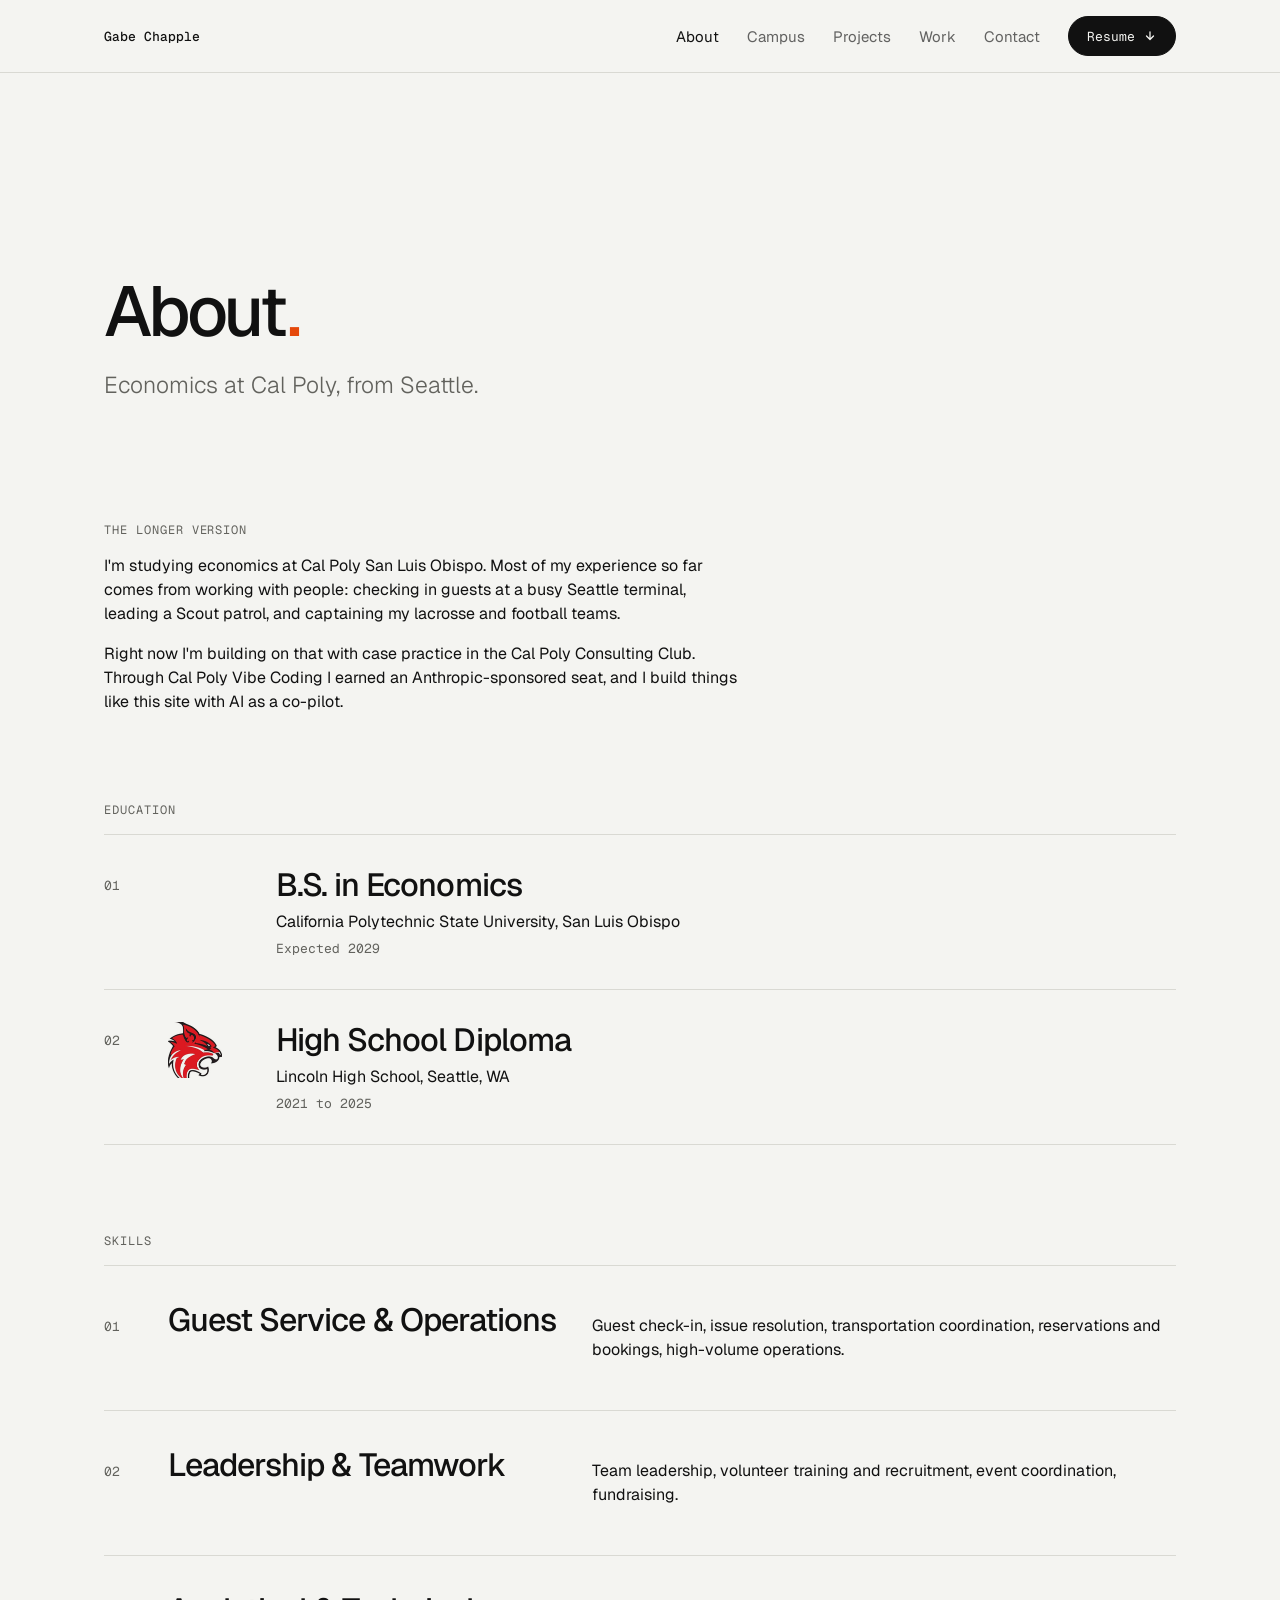
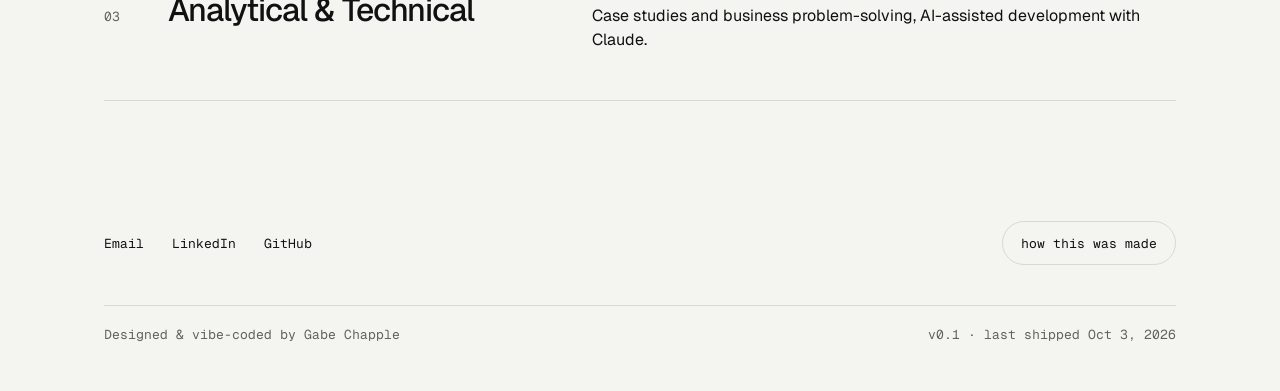
==== about/index.html @ b1f98527 "Version asset URLs so browsers fetch fresh files Adds ?v=2 to the stylesheet, script and logo URLs o" ====
<!doctype html>
<html lang="en" data-theme="light">
<head>
<meta charset="utf-8">
<meta name="color-scheme" content="light">
<meta name="viewport" content="width=device-width, initial-scale=1, viewport-fit=cover">
<title>About | Gabe Chapple</title>
<meta name="description" content="About Gabe Chapple: economics at Cal Poly San Luis Obispo, from Seattle. Education and skills.">
<link rel="preconnect" href="https://fonts.googleapis.com">
<link rel="preconnect" href="https://fonts.gstatic.com" crossorigin>
<link href="https://fonts.googleapis.com/css2?family=Geist:wght@300;400;500;600&family=Geist+Mono:wght@400;500&display=swap" rel="stylesheet">
<!-- ?v= is a version tag: bump it after changing CSS, JS or images so browsers skip their old saved copy. -->
<link rel="stylesheet" href="../assets/style.css?v=2">
</head>
<body>

<!-- Top bar: same on every page. Add a nav link here and on each page. -->
<header class="topbar">
  <div class="topbar-inner">
    <a class="brand mono" href="../">Gabe Chapple</a>
    <nav class="nav" aria-label="Main">
      <a class="navlink" href="../about/" aria-current="page">About</a>
      <a class="navlink" href="../campus/">Campus</a>
      <a class="navlink" href="../projects/">Projects</a>
      <a class="navlink" href="../work/">Work</a>
      <a class="navlink" href="#contact">Contact</a>
      <a class="pill pill--solid pill--small" href="../resume.pdf">Resume
        <svg width="14" height="14" viewBox="0 0 20 20" fill="none" aria-hidden="true"><path d="M10 4v10M5 10l5 5 5-5" stroke="currentColor" stroke-width="1.8" stroke-linecap="round" stroke-linejoin="round"/></svg>
      </a>
    </nav>
  </div>
</header>

<main class="wrap">
  <section id="top" class="page-head">
    <h1 class="page-title">About<span class="period">.</span></h1>
    <p class="intro">Economics at Cal Poly, from Seattle.</p>
  </section>

  <section class="group">
    <h2 class="index-label mono">The longer version</h2>
    <div class="prose">
      <p>I'm studying economics at Cal Poly San Luis Obispo. Most of my experience so far comes from working with people: checking in guests at a busy Seattle terminal, leading a Scout patrol, and captaining my lacrosse and football teams.</p>
      <p>Right now I'm building on that with case practice in the Cal Poly Consulting Club. Through Cal Poly Vibe Coding I earned an Anthropic-sponsored seat, and I build things like this site with AI as a co-pilot.</p>
    </div>
  </section>

  <section class="group">
    <h2 class="index-label mono">Education</h2>
    <div class="rows">
  <article class="entry entry--thumb">
    <span class="row-num mono">01</span>
    <div class="entry-head">
      <span class="entry-thumb" aria-hidden="true"></span>
      <div class="entry-text">
        <h3 class="entry-title">B.S. in Economics</h3>
        <p class="entry-org">California Polytechnic State University, San Luis Obispo</p>
        <p class="entry-meta mono">Expected 2029</p>
      </div>
    </div>
  </article>
  <article class="entry entry--thumb">
    <span class="row-num mono">02</span>
    <div class="entry-head">
      <img class="entry-thumb" src="../assets/img/lincoln.png?v=2" alt="" width="88" height="56" loading="lazy">
      <div class="entry-text">
        <h3 class="entry-title">High School Diploma</h3>
        <p class="entry-org">Lincoln High School, Seattle, WA</p>
        <p class="entry-meta mono">2021 to 2025</p>
      </div>
    </div>
  </article>
    </div>
  </section>

  <section class="group">
    <h2 class="index-label mono">Skills</h2>
    <div class="rows">
  <article class="entry">
    <span class="row-num mono">01</span>
    <div class="entry-head">
      <h3 class="entry-title">Guest Service &amp; Operations</h3>
    </div>
    <div class="entry-body">
      <p class="prose">Guest check-in, issue resolution, transportation coordination, reservations and bookings, high-volume operations.</p>
    </div>
  </article>
  <article class="entry">
    <span class="row-num mono">02</span>
    <div class="entry-head">
      <h3 class="entry-title">Leadership &amp; Teamwork</h3>
    </div>
    <div class="entry-body">
      <p class="prose">Team leadership, volunteer training and recruitment, event coordination, fundraising.</p>
    </div>
  </article>
  <article class="entry">
    <span class="row-num mono">03</span>
    <div class="entry-head">
      <h3 class="entry-title">Analytical &amp; Technical</h3>
    </div>
    <div class="entry-body">
      <p class="prose">Case studies and business problem-solving, AI-assisted development with Claude.</p>
    </div>
  </article>
    </div>
  </section>

  <!-- Footer: same on every page. Add new prompts to the log as you iterate. -->
  <footer id="contact" class="mono">
    <div class="footer-top">
      <div class="footer-links">
        <a href="mailto:gabe.chapple@gmail.com">Email</a>
        <a href="https://www.linkedin.com/in/gabechapple" target="_blank" rel="noopener">LinkedIn</a>
        <a href="https://github.com/gachow-07" target="_blank" rel="noopener">GitHub</a>
      </div>
      <button class="log-btn" type="button" aria-expanded="false" aria-controls="log">how this was made</button>
    </div>
    <div id="log" class="log" hidden>
      <div>// prompt log: the page, in the words that built it</div>
      <div><span class="prompt">&gt;</span> <span class="text">set up a blank-slate personal website and deploy it with github pages</span></div>
      <div><span class="prompt">&gt;</span> <span class="text">here is my resume, linkedin and photo. add the right content</span></div>
      <div><span class="prompt">&gt;</span> <span class="text">make it feel smoother and more alive with tasteful animations</span></div>
      <div><span class="prompt">&gt;</span> <span class="text">make it minimal, but with taste</span></div>
      <div><span class="prompt">&gt;</span> <span class="text">one accent color. no gradients. let the type do the work</span></div>
      <div><span class="prompt">&gt;</span> <span class="text">add a live clock so it feels alive</span></div>
      <div><span class="prompt">&gt;</span> <span class="text">redo the whole landing page and ui from this reference. no photo</span></div>
    </div>
    <div class="footer-bottom">
      <span>Designed &amp; vibe-coded by Gabe Chapple</span>
      <span>v0.1 · last shipped Oct 3, 2026</span>
    </div>
  </footer>
</main>

<script src="../assets/main.js?v=2"></script>
</body>
</html>
---- assets/style.css ----
/* ==========================================================
   Shared styles for every page. See DESIGN.md for the rules.
   ========================================================== */

/* ---------- Tokens ---------- */
:root {
  --bg: #F4F4F1;
  --ink: #111111;
  --muted: #62625D;
  --line: #D9D9D3;
  --accent: #E5480B;   /* period, cursor, hover states, prompt > only */
  --live: #0A7D4F;     /* status dot only */
  --sans: 'Geist', 'Helvetica Neue', Helvetica, sans-serif;
  --mono: 'Geist Mono', ui-monospace, Menlo, monospace;
  --gutter: clamp(20px, 5vw, 64px);
  --section-gap: clamp(72px, 10vw, 120px);
  --ease: cubic-bezier(.2, .7, .2, 1);
  color-scheme: light;
}
/* The site is light only. Dark values, if you ever want them back:
   --bg: #0E0E0D; --ink: #EDEDEA; --muted: #9C9C96; --line: #2A2A28; */

/* ---------- Base ---------- */
*, *::before, *::after { box-sizing: border-box; }
html { scroll-padding-top: calc(80px + env(safe-area-inset-top, 0px)); scroll-behavior: smooth; }
body {
  margin: 0;
  background: var(--bg);
  color: var(--ink);
  font-family: var(--sans);
  -webkit-font-smoothing: antialiased;
  padding-bottom: env(safe-area-inset-bottom, 0px);
}
a { color: inherit; text-decoration: none; }
a:focus-visible, button:focus-visible { outline: 2px solid currentColor; outline-offset: 4px; border-radius: 4px; }
.mono { font-family: var(--mono); font-size: 13px; }
.wrap { max-width: 1200px; margin: 0 auto; padding: 0 var(--gutter) 48px; }

/* ---------- Top bar ---------- */
.topbar {
  position: sticky; top: 0; z-index: 10;
  background: var(--bg);
  border-bottom: 1px solid var(--line);
  padding-top: env(safe-area-inset-top, 0px);
}
.topbar-inner {
  max-width: 1200px; margin: 0 auto;
  padding: 14px var(--gutter);
  display: flex; flex-wrap: wrap; justify-content: space-between; align-items: center; gap: 12px 24px;
}
.brand { font-weight: 500; min-height: 44px; display: inline-flex; align-items: center; }
.nav { display: flex; flex-wrap: wrap; align-items: center; gap: 4px 28px; font-size: 15px; }
.nav a.navlink { opacity: .64; transition: opacity 180ms ease; min-height: 44px; display: inline-flex; align-items: center; }
.nav a.navlink:hover, .nav a.navlink:focus-visible, .nav a.navlink[aria-current="page"] { opacity: 1; }

/* ---------- Pills ---------- */
.pill {
  border-radius: 999px; min-height: 44px; padding: 0 20px;
  display: inline-flex; align-items: center; gap: 10px;
  font-size: 15px; font-weight: 500; border: 1px solid var(--line);
}
.pill--solid { background: var(--ink); color: var(--bg); border-color: var(--ink); }
.pill--small { min-height: 40px; padding: 0 18px; font-family: var(--mono); font-size: 13px; font-weight: 400; gap: 8px; }

/* ---------- Hero (homepage) ---------- */
.hero { margin-top: clamp(96px, 16vw, 220px); }
.status { display: flex; flex-wrap: wrap; align-items: center; gap: 10px 24px; margin-bottom: 28px; color: var(--muted); }
.status span { display: flex; align-items: center; gap: 10px; }
.dot { width: 8px; height: 8px; border-radius: 50%; background: var(--live); animation: pulse 2.4s ease-out infinite; }
h1 {
  margin: 0; font-size: clamp(44px, 6.5vw, 96px); font-weight: 500;
  letter-spacing: -0.045em; line-height: 0.92;
}
h1 .period { color: var(--accent); }
.intro {
  margin: 32px 0 0; max-width: 640px;
  font-size: clamp(19px, 2vw, 23px); line-height: 1.45; font-weight: 300; color: var(--muted);
}
.cursor {
  display: inline-block; width: 0.5em; height: 1.05em; margin-left: 6px; vertical-align: -0.15em;
  background: var(--accent); animation: blink 1.1s steps(1) infinite;
}
.cta { display: flex; flex-wrap: wrap; gap: 12px; margin-top: 36px; }

/* ---------- Index rows (homepage) ---------- */
.index { margin-top: clamp(120px, 18vw, 240px); }
.index-label { color: var(--muted); font-size: 12px; font-weight: 400; letter-spacing: 0.08em; text-transform: uppercase; margin: 0 0 16px; }
.rows { border-bottom: 1px solid var(--line); }
.row {
  display: flex; flex-wrap: wrap; align-items: baseline; gap: 8px 32px;
  padding: 26px 0; border-top: 1px solid var(--line); min-height: 44px;
}
.row-num { width: 32px; color: var(--muted); transition: color 200ms ease; }
.row-title {
  flex: 1 1 260px; font-size: clamp(32px, 4vw, 48px); font-weight: 500; letter-spacing: -0.03em;
  transition: transform 280ms var(--ease);
}
.row-desc { flex: 2 1 280px; font-size: 16px; line-height: 1.5; color: var(--muted); }
.row-meta { display: flex; align-items: center; gap: 14px; color: var(--muted); }
.row-arrow { color: var(--muted); transform: rotate(-45deg); transition: transform 280ms var(--ease), color 200ms ease; }
.row:hover .row-title, .row:focus-visible .row-title { transform: translateX(14px); }
.row:hover .row-num, .row:focus-visible .row-num { color: var(--accent); }
.row:hover .row-arrow, .row:focus-visible .row-arrow { color: var(--accent); transform: translateX(4px) rotate(0deg); }

/* ---------- Subpages ---------- */
.page-head { margin-top: clamp(96px, 16vw, 220px); }
.page-title { font-size: clamp(40px, 5.5vw, 72px); line-height: 0.95; }
.page-head .intro { margin-top: 24px; }

.group { margin-top: var(--section-gap); }
.group + .group { margin-top: clamp(56px, 7vw, 88px); }

/* Body copy, kept under ~70 characters a line */
.prose { max-width: 640px; font-size: 16px; line-height: 1.5; }
.prose p { margin: 0; }
.prose p + p { margin-top: 1em; }

/* Entry: one role, org or project, in the same hairline-row style.
   Copy an <article class="entry"> block to add another. */
.entry {
  display: flex; flex-wrap: wrap; align-items: baseline; gap: 12px 32px;
  padding: 32px 0; border-top: 1px solid var(--line);
}
.entry-head { flex: 1 1 260px; }
/* Logo to the left of an entry title (images live in assets/img/).
   Full color; multiply blends any white logo background into the page. */
.entry--thumb { align-items: flex-start; }
.entry--thumb .row-num { padding-top: 10px; }
.entry--thumb .entry-head { display: flex; align-items: flex-start; gap: 20px; }
.entry-thumb {
  flex: none; display: block; width: 88px; height: 56px;
  object-fit: contain; object-position: left center;
  mix-blend-mode: multiply;
}
/* Phones: logo sits above the title, and empty logo slots disappear */
@media (max-width: 640px) {
  .entry--thumb .entry-head { flex-direction: column; gap: 16px; }
  .entry--thumb .row-num { padding-top: 0; }
  span.entry-thumb { display: none; }
  .entry-thumb { height: 40px; }
}
.entry-title {
  margin: 0; font-size: clamp(24px, 2.6vw, 32px); font-weight: 500;
  letter-spacing: -0.03em; line-height: 1.1;
}
.entry-org { margin: 8px 0 0; font-size: 16px; line-height: 1.5; }
.entry-meta { margin: 6px 0 0; color: var(--muted); }
.entry-body { flex: 2 1 320px; margin: 0; display: grid; gap: 16px; max-width: 640px; }
.entry-body dt { color: var(--muted); margin-bottom: 4px; }
.entry-body dd { margin: 0; font-size: 16px; line-height: 1.5; }
.entry-links { display: flex; flex-wrap: wrap; gap: 12px; margin-top: 4px; }

/* ---------- Footer ---------- */
footer { margin-top: var(--section-gap); color: var(--muted); }
.footer-top { display: flex; flex-wrap: wrap; justify-content: space-between; align-items: center; gap: 20px; }
.footer-links { display: flex; flex-wrap: wrap; gap: 28px; }
.footer-links a { color: var(--ink); min-height: 44px; display: inline-flex; align-items: center; transition: color 200ms ease; }
.footer-links a:hover { color: var(--accent); }
.log-btn {
  font: inherit; color: var(--ink); background: transparent; border: 1px solid var(--line);
  border-radius: 999px; padding: 0 18px; min-height: 44px; cursor: pointer;
}
.log {
  margin-top: 20px; border: 1px solid var(--line); border-radius: 12px; padding: 22px 24px;
  display: flex; flex-direction: column; gap: 10px; line-height: 1.5;
}
.log[hidden] { display: none; }
.log .prompt { color: var(--accent); }
.log .text { color: var(--ink); }
.footer-bottom {
  margin-top: 40px; padding-top: 20px; border-top: 1px solid var(--line);
  display: flex; flex-wrap: wrap; justify-content: space-between; gap: 12px;
}

/* ---------- Motion ---------- */
@keyframes blink { 50% { opacity: 0; } }
@keyframes pulse {
  0% { box-shadow: 0 0 0 0 rgba(10,125,79,.45); }
  70% { box-shadow: 0 0 0 8px rgba(10,125,79,0); }
  100% { box-shadow: 0 0 0 0 rgba(10,125,79,0); }
}
@media (prefers-reduced-motion: reduce) {
  .cursor, .dot { animation: none; }
  .row-title, .row-arrow, .row-num, .nav a.navlink, .footer-links a { transition: none; }
  html { scroll-behavior: auto; }
}
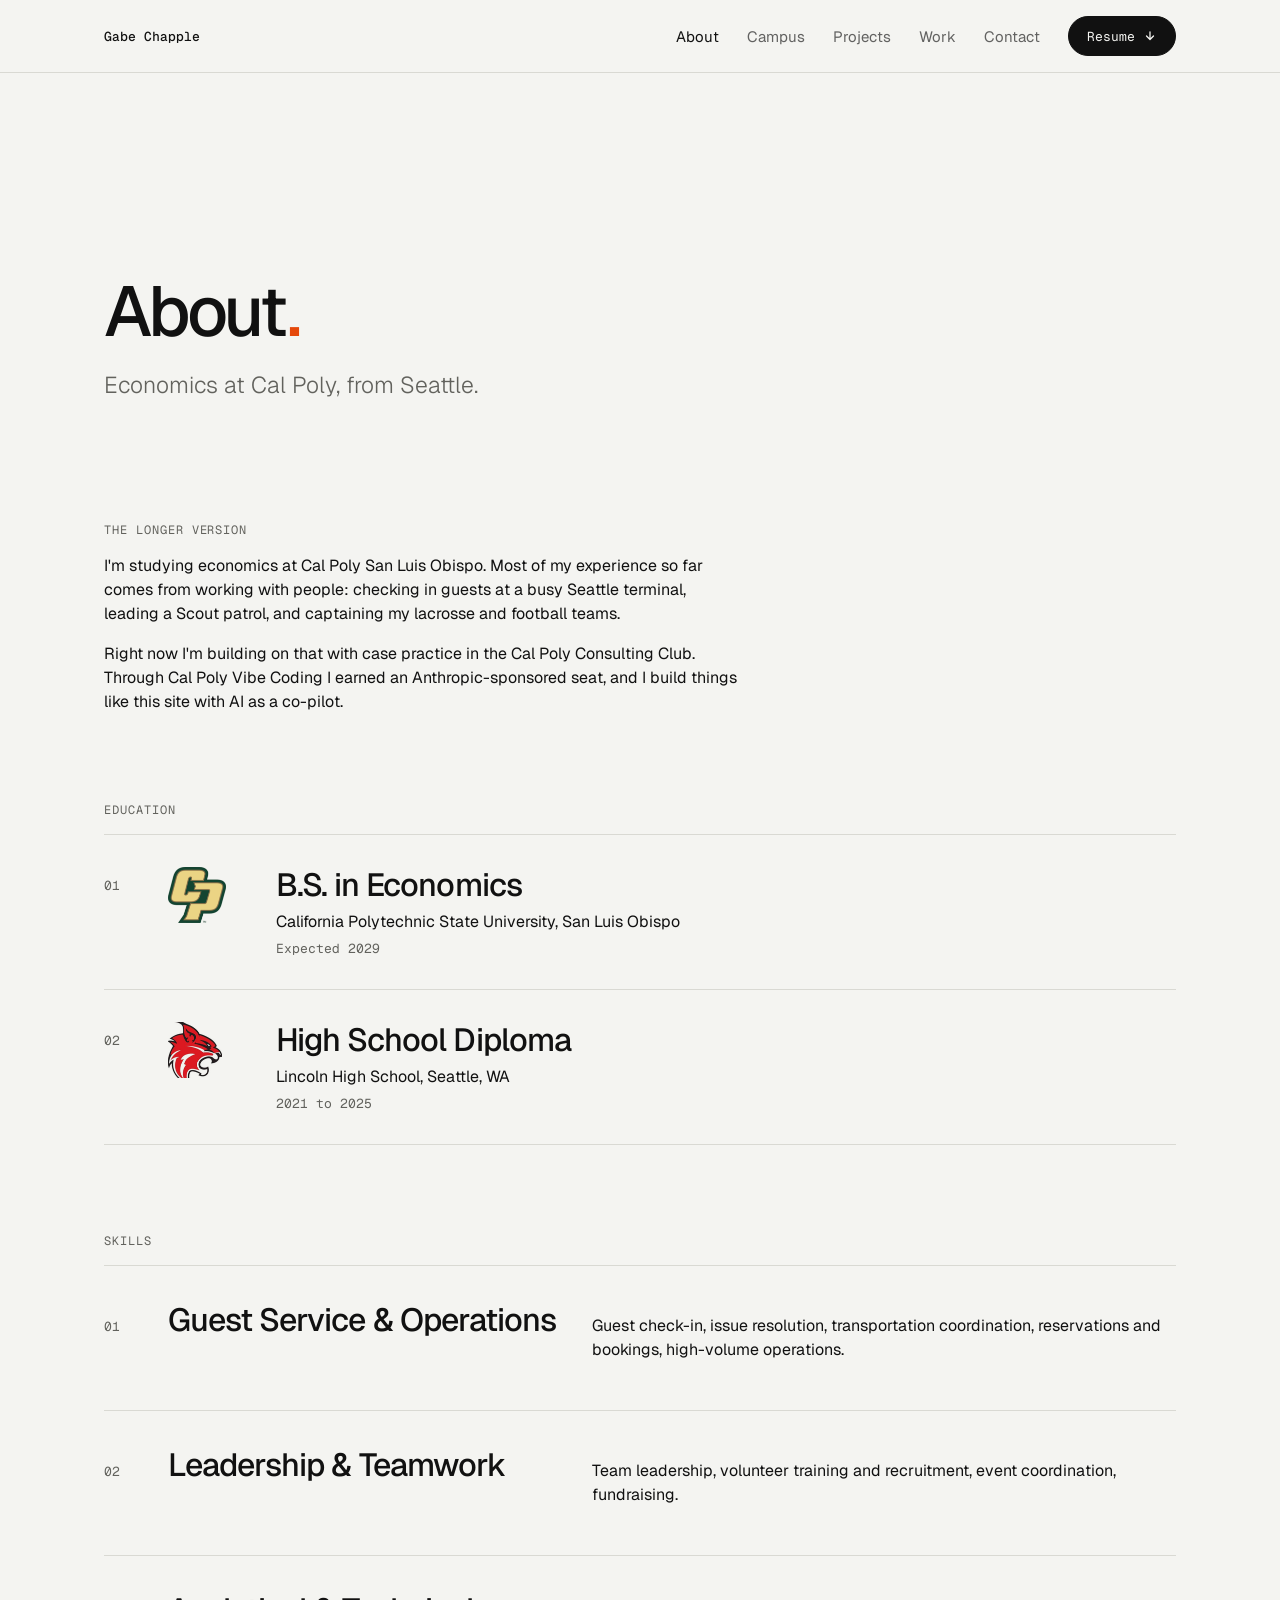
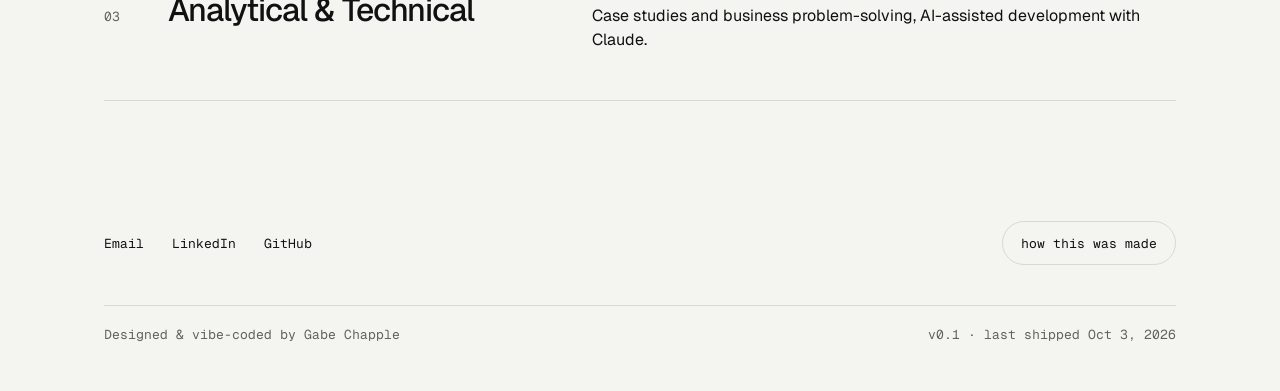
==== commit 5b7adea1: "Add Cal Poly logo to Education Bumps the asset version to v=3 so browsers load the new image.  Co-Au" ====
--- a/about/index.html
+++ b/about/index.html
@@ -10,7 +10,7 @@
 <link rel="preconnect" href="https://fonts.gstatic.com" crossorigin>
 <link href="https://fonts.googleapis.com/css2?family=Geist:wght@300;400;500;600&family=Geist+Mono:wght@400;500&display=swap" rel="stylesheet">
 <!-- ?v= is a version tag: bump it after changing CSS, JS or images so browsers skip their old saved copy. -->
-<link rel="stylesheet" href="../assets/style.css?v=2">
+<link rel="stylesheet" href="../assets/style.css?v=3">
 </head>
 <body>
 
@@ -51,7 +51,7 @@
   <article class="entry entry--thumb">
     <span class="row-num mono">01</span>
     <div class="entry-head">
-      <span class="entry-thumb" aria-hidden="true"></span>
+      <img class="entry-thumb" src="../assets/img/calpoly.png?v=3" alt="" width="88" height="56" loading="lazy">
       <div class="entry-text">
         <h3 class="entry-title">B.S. in Economics</h3>
         <p class="entry-org">California Polytechnic State University, San Luis Obispo</p>
@@ -62,7 +62,7 @@
   <article class="entry entry--thumb">
     <span class="row-num mono">02</span>
     <div class="entry-head">
-      <img class="entry-thumb" src="../assets/img/lincoln.png?v=2" alt="" width="88" height="56" loading="lazy">
+      <img class="entry-thumb" src="../assets/img/lincoln.png?v=3" alt="" width="88" height="56" loading="lazy">
       <div class="entry-text">
         <h3 class="entry-title">High School Diploma</h3>
         <p class="entry-org">Lincoln High School, Seattle, WA</p>
@@ -133,6 +133,6 @@
   </footer>
 </main>
 
-<script src="../assets/main.js?v=2"></script>
+<script src="../assets/main.js?v=3"></script>
 </body>
 </html>
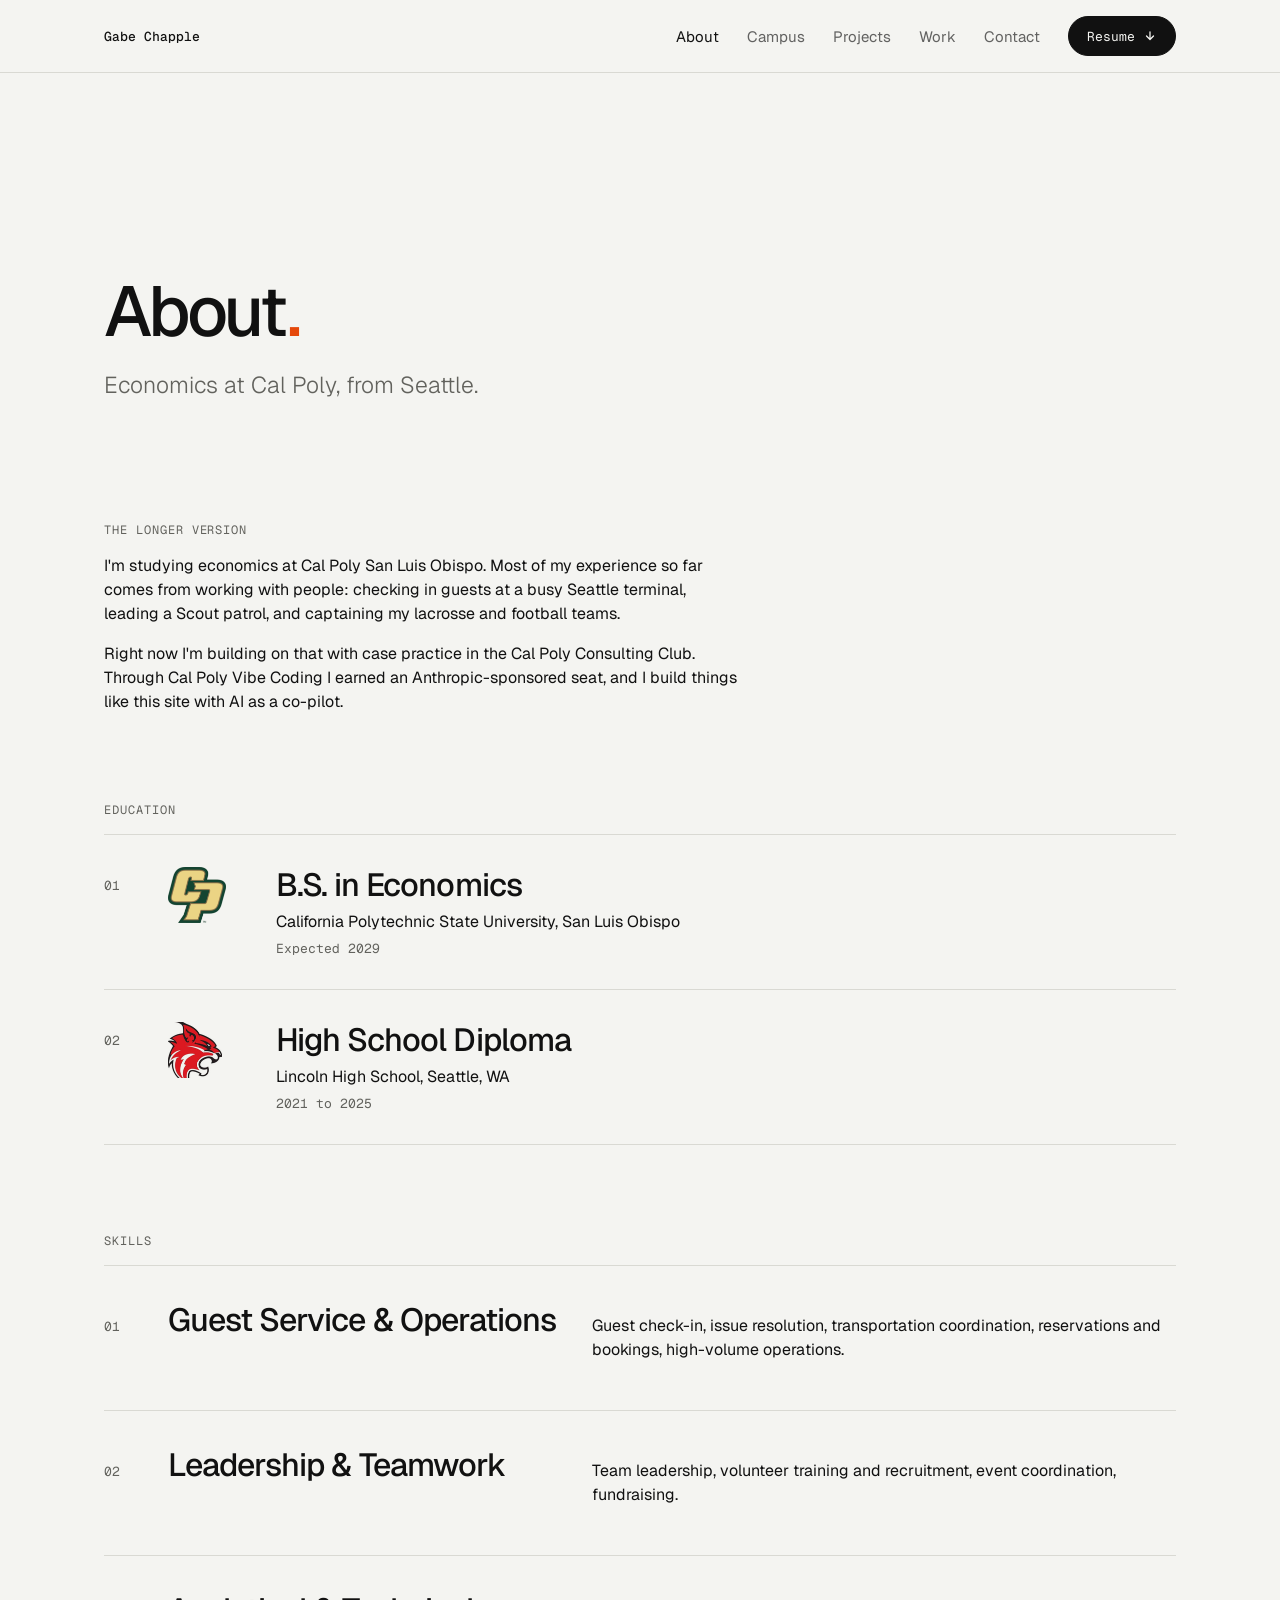
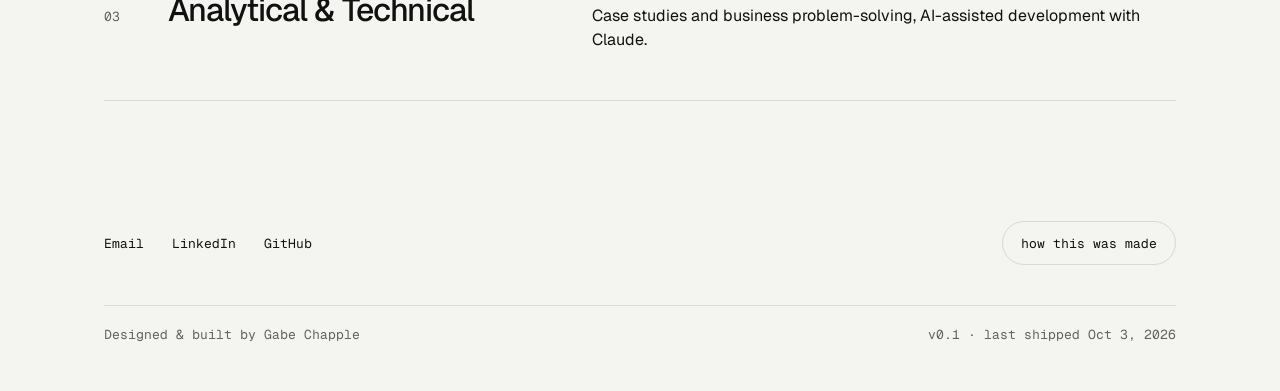
==== commit 7f923cc7: "Switch email to Cal Poly address and drop "vibe-coded" wording Replaces gabe.chapple@gmail.com with " ====
--- a/about/index.html
+++ b/about/index.html
@@ -10,7 +10,7 @@
 <link rel="preconnect" href="https://fonts.gstatic.com" crossorigin>
 <link href="https://fonts.googleapis.com/css2?family=Geist:wght@300;400;500;600&family=Geist+Mono:wght@400;500&display=swap" rel="stylesheet">
 <!-- ?v= is a version tag: bump it after changing CSS, JS or images so browsers skip their old saved copy. -->
-<link rel="stylesheet" href="../assets/style.css?v=3">
+<link rel="stylesheet" href="../assets/style.css?v=8">
 </head>
 <body>
 
@@ -51,7 +51,7 @@
   <article class="entry entry--thumb">
     <span class="row-num mono">01</span>
     <div class="entry-head">
-      <img class="entry-thumb" src="../assets/img/calpoly.png?v=3" alt="" width="88" height="56" loading="lazy">
+      <img class="entry-thumb" src="../assets/img/calpoly.png?v=8" alt="" width="88" height="56" loading="lazy">
       <div class="entry-text">
         <h3 class="entry-title">B.S. in Economics</h3>
         <p class="entry-org">California Polytechnic State University, San Luis Obispo</p>
@@ -62,7 +62,7 @@
   <article class="entry entry--thumb">
     <span class="row-num mono">02</span>
     <div class="entry-head">
-      <img class="entry-thumb" src="../assets/img/lincoln.png?v=3" alt="" width="88" height="56" loading="lazy">
+      <img class="entry-thumb" src="../assets/img/lincoln.png?v=8" alt="" width="88" height="56" loading="lazy">
       <div class="entry-text">
         <h3 class="entry-title">High School Diploma</h3>
         <p class="entry-org">Lincoln High School, Seattle, WA</p>
@@ -110,7 +110,7 @@
   <footer id="contact" class="mono">
     <div class="footer-top">
       <div class="footer-links">
-        <a href="mailto:gabe.chapple@gmail.com">Email</a>
+        <a href="mailto:gchapple@calpoly.edu">Email</a>
         <a href="https://www.linkedin.com/in/gabechapple" target="_blank" rel="noopener">LinkedIn</a>
         <a href="https://github.com/gachow-07" target="_blank" rel="noopener">GitHub</a>
       </div>
@@ -127,12 +127,12 @@
       <div><span class="prompt">&gt;</span> <span class="text">redo the whole landing page and ui from this reference. no photo</span></div>
     </div>
     <div class="footer-bottom">
-      <span>Designed &amp; vibe-coded by Gabe Chapple</span>
+      <span>Designed &amp; built by Gabe Chapple</span>
       <span>v0.1 · last shipped Oct 3, 2026</span>
     </div>
   </footer>
 </main>
 
-<script src="../assets/main.js?v=3"></script>
+<script src="../assets/main.js?v=8"></script>
 </body>
 </html>
--- a/assets/style.css
+++ b/assets/style.css
@@ -63,36 +63,40 @@
 .pill--small { min-height: 40px; padding: 0 18px; font-family: var(--mono); font-size: 13px; font-weight: 400; gap: 8px; }
 
 /* ---------- Hero (homepage) ---------- */
-.hero { margin-top: clamp(96px, 16vw, 220px); }
-.status { display: flex; flex-wrap: wrap; align-items: center; gap: 10px 24px; margin-bottom: 28px; color: var(--muted); }
+/* Hero spacing scales with screen height so the index rows fit on the
+   first screen without scrolling (vh = % of the window height). */
+.hero { margin-top: clamp(28px, 7vh, 160px); }
+.status { display: flex; flex-wrap: wrap; align-items: center; gap: 10px 24px; margin-bottom: clamp(14px, 2.5vh, 28px); color: var(--muted); }
 .status span { display: flex; align-items: center; gap: 10px; }
 .dot { width: 8px; height: 8px; border-radius: 50%; background: var(--live); animation: pulse 2.4s ease-out infinite; }
 h1 {
-  margin: 0; font-size: clamp(44px, 6.5vw, 96px); font-weight: 500;
+  margin: 0; font-size: clamp(40px, min(6.5vw, 10vh), 96px); font-weight: 500;
   letter-spacing: -0.045em; line-height: 0.92;
 }
 h1 .period { color: var(--accent); }
 .intro {
-  margin: 32px 0 0; max-width: 640px;
-  font-size: clamp(19px, 2vw, 23px); line-height: 1.45; font-weight: 300; color: var(--muted);
+  margin: clamp(14px, 2.5vh, 32px) 0 0; max-width: 760px;
+  font-size: clamp(17px, min(2vw, 2.8vh), 23px); line-height: 1.45; font-weight: 300; color: var(--muted);
 }
 .cursor {
   display: inline-block; width: 0.5em; height: 1.05em; margin-left: 6px; vertical-align: -0.15em;
-  background: var(--accent); animation: blink 1.1s steps(1) infinite;
-}
-.cta { display: flex; flex-wrap: wrap; gap: 12px; margin-top: 36px; }
+  background: var(--accent);
+  /* Blinks 4 times (about 4.4s), then fades out and stays hidden */
+  animation: blink 1.1s steps(1) 4, cursor-out 400ms ease 4.4s forwards;
+}
+.cta { display: flex; flex-wrap: wrap; gap: 12px; margin-top: clamp(18px, 3vh, 36px); }
 
 /* ---------- Index rows (homepage) ---------- */
-.index { margin-top: clamp(120px, 18vw, 240px); }
+.index { margin-top: clamp(32px, 7vh, 160px); }
 .index-label { color: var(--muted); font-size: 12px; font-weight: 400; letter-spacing: 0.08em; text-transform: uppercase; margin: 0 0 16px; }
 .rows { border-bottom: 1px solid var(--line); }
 .row {
   display: flex; flex-wrap: wrap; align-items: baseline; gap: 8px 32px;
-  padding: 26px 0; border-top: 1px solid var(--line); min-height: 44px;
+  padding: clamp(10px, 1.7vh, 26px) 0; border-top: 1px solid var(--line); min-height: 44px;
 }
 .row-num { width: 32px; color: var(--muted); transition: color 200ms ease; }
 .row-title {
-  flex: 1 1 260px; font-size: clamp(32px, 4vw, 48px); font-weight: 500; letter-spacing: -0.03em;
+  flex: 1 1 260px; font-size: clamp(24px, min(4vw, 5vh), 48px); font-weight: 500; letter-spacing: -0.03em; line-height: 1.1;
   transition: transform 280ms var(--ease);
 }
 .row-desc { flex: 2 1 280px; font-size: 16px; line-height: 1.5; color: var(--muted); }
@@ -101,6 +105,20 @@
 .row:hover .row-title, .row:focus-visible .row-title { transform: translateX(14px); }
 .row:hover .row-num, .row:focus-visible .row-num { color: var(--accent); }
 .row:hover .row-arrow, .row:focus-visible .row-arrow { color: var(--accent); transform: translateX(4px) rotate(0deg); }
+/* Phones: one compact line per row (number, title, meta) so all four fit
+   on the first screen. Descriptions are on each page itself. */
+@media (max-width: 640px) {
+  .row { flex-wrap: nowrap; align-items: center; gap: 16px; padding: 10px 0; }
+  .row-num { width: auto; flex: none; }
+  .row-title { flex: 1 1 auto; font-size: 26px; }
+  .row-desc { display: none; }
+  .row-meta { flex: none; }
+  /* The index rows are the page links on the homepage, so the top bar
+     keeps only Contact and Resume there and stays one line tall. */
+  .home .nav a.navlink:not([href="#contact"]) { display: none; }
+  .hero { margin-top: clamp(20px, 4.5vh, 48px); }
+  .index { margin-top: clamp(24px, 4.5vh, 48px); }
+}
 
 /* ---------- Subpages ---------- */
 .page-head { margin-top: clamp(96px, 16vw, 220px); }
@@ -148,7 +166,7 @@
 .entry-body { flex: 2 1 320px; margin: 0; display: grid; gap: 16px; max-width: 640px; }
 .entry-body dt { color: var(--muted); margin-bottom: 4px; }
 .entry-body dd { margin: 0; font-size: 16px; line-height: 1.5; }
-.entry-links { display: flex; flex-wrap: wrap; gap: 12px; margin-top: 4px; }
+.entry-body dd.entry-links { display: flex; flex-wrap: wrap; gap: 12px; margin-top: 8px; }
 
 /* ---------- Footer ---------- */
 footer { margin-top: var(--section-gap); color: var(--muted); }
@@ -174,6 +192,7 @@
 
 /* ---------- Motion ---------- */
 @keyframes blink { 50% { opacity: 0; } }
+@keyframes cursor-out { to { opacity: 0; } }
 @keyframes pulse {
   0% { box-shadow: 0 0 0 0 rgba(10,125,79,.45); }
   70% { box-shadow: 0 0 0 8px rgba(10,125,79,0); }
@@ -181,6 +200,7 @@
 }
 @media (prefers-reduced-motion: reduce) {
   .cursor, .dot { animation: none; }
+  .cursor { display: none; }
   .row-title, .row-arrow, .row-num, .nav a.navlink, .footer-links a { transition: none; }
   html { scroll-behavior: auto; }
 }
